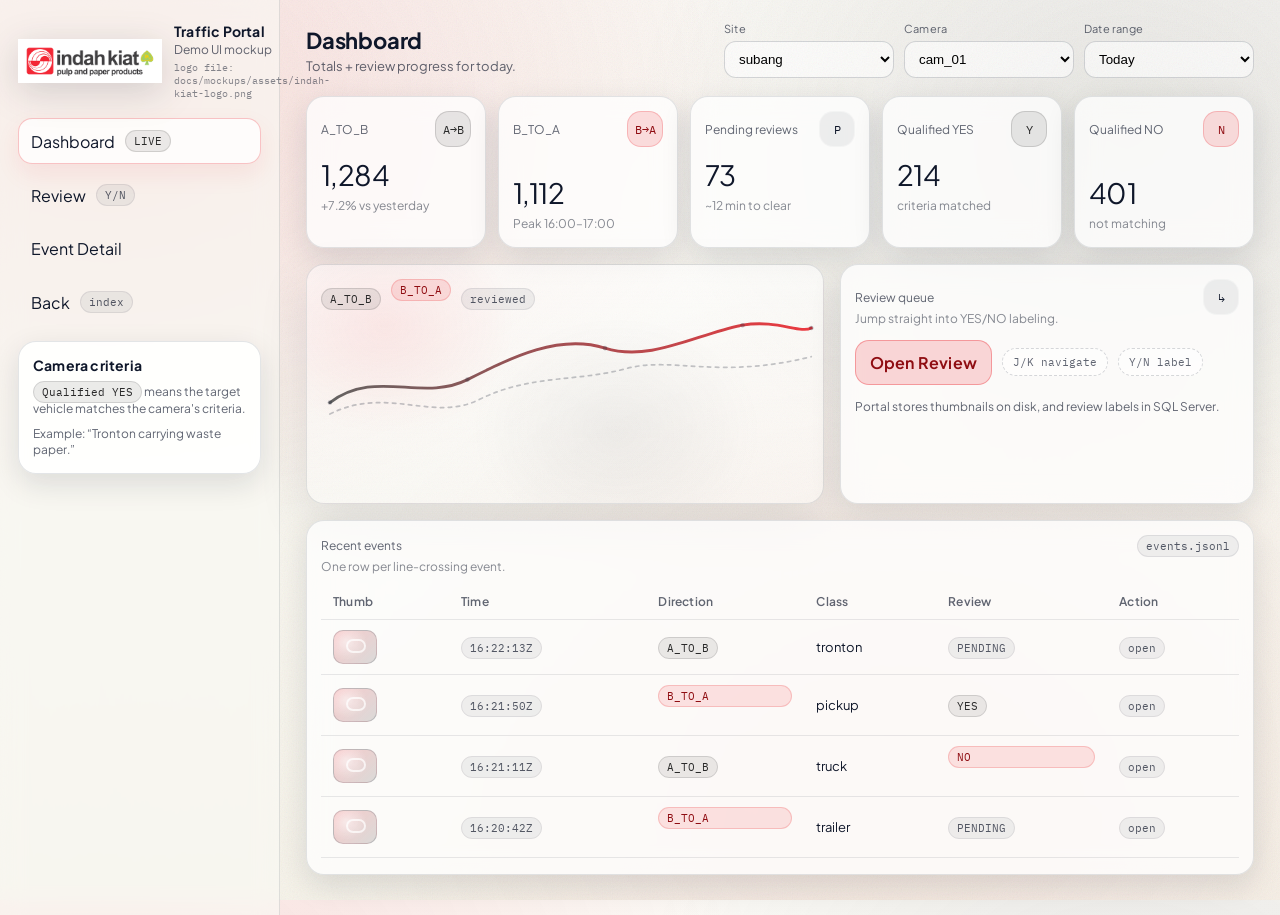
==== docs/mockups/dashboard.html @ be48b171 "Fixes UI clarity issues in portal mockups and makes branding setup easier for demo use. - enforce eq" ====
<!doctype html>
<html lang="en">
  <head>
    <meta charset="utf-8" />
    <meta name="viewport" content="width=device-width, initial-scale=1" />
    <title>Portal Mockup – Dashboard</title>
    <link rel="stylesheet" href="./styles.css" />
  </head>
  <body>
    <div class="grain"></div>
    <div class="app">
      <aside class="sidebar">
        <div class="brand">
          <img
            class="brand-logo"
            src="./assets/indah-kiat-logo.png"
            alt="PT Indah Kiat logo"
            onerror="this.style.display='none'; this.nextElementSibling.style.display='block';"
          />
          <div class="brand-fallback">
            <div class="mark" aria-hidden="true"></div>
          </div>
          <div>
            <h1>Traffic Portal</h1>
            <p class="sub">Demo UI mockup</p>
            <p class="brand-path">logo file: docs/mockups/assets/indah-kiat-logo.png</p>
          </div>
        </div>
        <div class="nav">
          <a class="active" href="./dashboard.html">Dashboard <span class="pill ink">LIVE</span></a>
          <a href="./review_queue.html">Review <span class="pill">Y/N</span></a>
          <a href="./event_detail.html">Event Detail</a>
          <a href="./index.html">Back <span class="pill">index</span></a>
        </div>
        <div style="margin-top: 16px;">
          <div class="panel">
            <h3>Camera criteria</h3>
            <div style="color: var(--muted); font-size: 12px; line-height: 1.4;">
              <p style="margin:0 0 8px;"><span class="pill ink">Qualified YES</span> means the target vehicle matches the camera's criteria.</p>
              <p style="margin:0;">Example: “Tronton carrying waste paper.”</p>
            </div>
          </div>
        </div>
      </aside>
      <main class="content">
        <div class="topbar">
          <div class="title">
            <h2>Dashboard</h2>
            <p>Totals + review progress for today.</p>
          </div>
          <div class="filters">
            <div class="field">
              <label>Site</label>
              <select>
                <option>subang</option>
                <option>demo_site</option>
              </select>
            </div>
            <div class="field">
              <label>Camera</label>
              <select>
                <option>cam_01</option>
                <option>cam_02</option>
              </select>
            </div>
            <div class="field">
              <label>Date range</label>
              <select>
                <option>Today</option>
                <option>Last 7 days</option>
                <option>Custom…</option>
              </select>
            </div>
          </div>
        </div>

        <div class="grid">
          <section class="kpis">
            <div class="card">
              <div class="pad">
                <div class="kpi-top">
                  <div class="kpi-label">A_TO_B</div>
                  <div class="kpi-accent ink">A→B</div>
                </div>
                <div class="kpi-value">1,284</div>
                <div class="kpi-hint">+7.2% vs yesterday</div>
              </div>
            </div>
            <div class="card">
              <div class="pad">
                <div class="kpi-top">
                  <div class="kpi-label">B_TO_A</div>
                  <div class="kpi-accent brand">B→A</div>
                </div>
                <div class="kpi-value">1,112</div>
                <div class="kpi-hint">Peak 16:00–17:00</div>
              </div>
            </div>
            <div class="card">
              <div class="pad">
                <div class="kpi-top">
                  <div class="kpi-label">Pending reviews</div>
                  <div class="kpi-accent">P</div>
                </div>
                <div class="kpi-value">73</div>
                <div class="kpi-hint">~12 min to clear</div>
              </div>
            </div>
            <div class="card">
              <div class="pad">
                <div class="kpi-top">
                  <div class="kpi-label">Qualified YES</div>
                  <div class="kpi-accent ink">Y</div>
                </div>
                <div class="kpi-value">214</div>
                <div class="kpi-hint">criteria matched</div>
              </div>
            </div>
            <div class="card">
              <div class="pad">
                <div class="kpi-top">
                  <div class="kpi-label">Qualified NO</div>
                  <div class="kpi-accent brand">N</div>
                </div>
                <div class="kpi-value">401</div>
                <div class="kpi-hint">not matching</div>
              </div>
            </div>
          </section>

          <section class="row2">
            <div class="chart">
              <svg viewBox="0 0 900 320" preserveAspectRatio="none" aria-hidden="true">
                <defs>
                  <linearGradient id="g1" x1="0" y1="0" x2="1" y2="0">
                    <stop offset="0" stop-color="rgba(64,64,64,0.85)"></stop>
                    <stop offset="1" stop-color="rgba(232,24,32,0.90)"></stop>
                  </linearGradient>
                </defs>
                <path d="M40,240 C120,180 200,240 280,200 C360,160 440,120 520,145 C600,170 680,120 760,105 C820,95 860,120 880,110"
                      fill="none" stroke="url(#g1)" stroke-width="5" stroke-linecap="round"></path>
                <path d="M40,260 C140,210 220,275 300,235 C390,190 470,205 560,180 C640,160 720,200 880,160"
                      fill="none" stroke="rgba(15,23,42,0.25)" stroke-width="3" stroke-linecap="round" stroke-dasharray="6 8"></path>
                <g fill="rgba(15,23,42,0.28)">
                  <circle cx="40" cy="240" r="4"></circle>
                  <circle cx="280" cy="200" r="4"></circle>
                  <circle cx="520" cy="145" r="4"></circle>
                  <circle cx="760" cy="105" r="4"></circle>
                  <circle cx="880" cy="110" r="4"></circle>
                </g>
              </svg>
              <div style="position:absolute; left:14px; top:14px; display:flex; gap:10px; align-items:center;">
                <span class="pill ink">A_TO_B</span>
                <span class="pill brand">B_TO_A</span>
                <span class="pill">reviewed</span>
              </div>
            </div>
            <div class="card">
              <div class="pad">
                <div class="kpi-top">
                  <div>
                    <div class="kpi-label">Review queue</div>
                    <div class="kpi-hint">Jump straight into YES/NO labeling.</div>
                  </div>
                  <div class="kpi-accent">↳</div>
                </div>
                <div style="margin-top: 14px;" class="btn-row">
                  <a class="btn primary" href="./review_queue.html" style="text-decoration:none;">Open Review</a>
                  <span class="hint">J/K navigate</span>
                  <span class="hint">Y/N label</span>
                </div>
                <div style="margin-top: 14px; color: var(--muted); font-size: 12px; line-height: 1.4;">
                  <p style="margin:0;">Portal stores thumbnails on disk, and review labels in SQL Server.</p>
                </div>
              </div>
            </div>
          </section>

          <section class="card">
            <div class="pad">
              <div class="kpi-top">
                <div>
                  <div class="kpi-label">Recent events</div>
                  <div class="kpi-hint">One row per line-crossing event.</div>
                </div>
                <div class="pill">events.jsonl</div>
              </div>
              <div style="margin-top: 10px;">
                <table class="table">
                  <thead>
                    <tr>
                      <th>Thumb</th>
                      <th>Time</th>
                      <th>Direction</th>
                      <th>Class</th>
                      <th>Review</th>
                      <th>Action</th>
                    </tr>
                  </thead>
                  <tbody>
                    <tr>
                      <td><div class="thumb" title="thumb"></div></td>
                      <td><span class="pill">16:22:13Z</span></td>
                      <td><span class="pill ink">A_TO_B</span></td>
                      <td>tronton</td>
                      <td><span class="pill">PENDING</span></td>
                      <td><a href="./event_detail.html" style="text-decoration:none;" class="pill">open</a></td>
                    </tr>
                    <tr>
                      <td><div class="thumb"></div></td>
                      <td><span class="pill">16:21:50Z</span></td>
                      <td><span class="pill brand">B_TO_A</span></td>
                      <td>pickup</td>
                      <td><span class="pill ink">YES</span></td>
                      <td><a href="./event_detail.html" style="text-decoration:none;" class="pill">open</a></td>
                    </tr>
                    <tr>
                      <td><div class="thumb"></div></td>
                      <td><span class="pill">16:21:11Z</span></td>
                      <td><span class="pill ink">A_TO_B</span></td>
                      <td>truck</td>
                      <td><span class="pill brand">NO</span></td>
                      <td><a href="./event_detail.html" style="text-decoration:none;" class="pill">open</a></td>
                    </tr>
                    <tr>
                      <td><div class="thumb"></div></td>
                      <td><span class="pill">16:20:42Z</span></td>
                      <td><span class="pill brand">B_TO_A</span></td>
                      <td>trailer</td>
                      <td><span class="pill">PENDING</span></td>
                      <td><a href="./event_detail.html" style="text-decoration:none;" class="pill">open</a></td>
                    </tr>
                  </tbody>
                </table>
              </div>
            </div>
          </section>
        </div>
      </main>
    </div>
  </body>
</html>
---- docs/mockups/styles.css ----
@import url("https://fonts.googleapis.com/css2?family=Plus+Jakarta+Sans:wght@450;600;750&family=IBM+Plex+Mono:wght@500&display=swap");

:root {
  /* Brand palette extracted from PT Indah Kiat / APP logo (dominant): */
  --brand-red: #e81820;
  --brand-ink: #404040;
  --brand-ink2: #2f2f2f;

  --bg0: #f6f3ea;
  --bg1: #fbfaf6;
  --card: rgba(255, 255, 255, 0.75);
  --card2: rgba(255, 255, 255, 0.9);
  --stroke: rgba(30, 41, 59, 0.12);
  --stroke2: rgba(30, 41, 59, 0.18);
  --text: #0f172a;
  --muted: rgba(15, 23, 42, 0.66);
  --muted2: rgba(15, 23, 42, 0.5);

  /* Semantic colors (kept subtle so brand dominates). */
  --ok: #166534;
  --warn: #a16207;

  --shadow: 0 10px 30px rgba(15, 23, 42, 0.12);
  --shadow2: 0 18px 50px rgba(15, 23, 42, 0.10);
  --radius: 18px;
  --radius2: 12px;

  --mono: "IBM Plex Mono", ui-monospace, SFMono-Regular, Menlo, Consolas, "Liberation Mono", monospace;
  --sans: "Plus Jakarta Sans", ui-sans-serif, system-ui, -apple-system, "Segoe UI", Roboto, "Noto Sans", "Liberation Sans", sans-serif;
}

* { box-sizing: border-box; }

html, body {
  height: 100%;
  margin: 0;
  color: var(--text);
  font-family: var(--sans);
}

body {
  background:
    radial-gradient(1200px 800px at 8% 10%, rgba(232, 24, 32, 0.12), transparent 55%),
    radial-gradient(900px 700px at 88% 14%, rgba(64, 64, 64, 0.10), transparent 55%),
    radial-gradient(1100px 900px at 70% 85%, rgba(232, 24, 32, 0.06), transparent 55%),
    linear-gradient(180deg, var(--bg1), var(--bg0));
}

.grain {
  position: fixed;
  inset: 0;
  pointer-events: none;
  opacity: 0.15;
  background-image:
    url("data:image/svg+xml,%3Csvg xmlns='http://www.w3.org/2000/svg' width='180' height='180'%3E%3Cfilter id='n'%3E%3CfeTurbulence type='fractalNoise' baseFrequency='.8' numOctaves='3' stitchTiles='stitch'/%3E%3C/filter%3E%3Crect width='180' height='180' filter='url(%23n)' opacity='.6'/%3E%3C/svg%3E");
  mix-blend-mode: multiply;
}

.app {
  display: grid;
  grid-template-columns: 280px 1fr;
  min-height: 100vh;
}

.sidebar {
  padding: 22px 18px;
  border-right: 1px solid var(--stroke);
  background: rgba(251, 250, 246, 0.6);
  backdrop-filter: blur(12px);
}

.brand {
  display: flex;
  gap: 12px;
  align-items: center;
  margin-bottom: 18px;
}

.brand-logo {
  width: 170px;
  max-width: 100%;
  height: 44px;
  object-fit: contain;
  object-position: left center;
  filter: drop-shadow(0 8px 18px rgba(15, 23, 42, 0.16));
}

.brand-fallback {
  display: none;
}

.mark {
  width: 44px;
  height: 44px;
  border-radius: 14px;
  background:
    radial-gradient(22px 22px at 30% 30%, rgba(255,255,255,0.9), rgba(255,255,255,0.0)),
    linear-gradient(135deg, var(--brand-red), var(--brand-ink));
  box-shadow: 0 12px 30px rgba(15, 23, 42, 0.22);
  border: 1px solid rgba(255,255,255,0.35);
}

.brand h1 {
  font-size: 14px;
  margin: 0;
  letter-spacing: 0.2px;
}

.brand .sub {
  margin: 2px 0 0;
  color: var(--muted);
  font-size: 12px;
}

.brand-path {
  margin: 4px 0 0;
  color: var(--muted2);
  font-size: 10px;
  font-family: var(--mono);
}

.nav {
  display: grid;
  gap: 8px;
  margin-top: 14px;
}

.nav a {
  text-decoration: none;
  color: var(--text);
  padding: 11px 12px;
  border-radius: 14px;
  border: 1px solid transparent;
  display: flex;
  gap: 10px;
  align-items: center;
}

.nav a:hover {
  background: rgba(255,255,255,0.5);
  border-color: var(--stroke);
}

.nav a.active {
  background: rgba(255,255,255,0.75);
  border-color: rgba(232, 24, 32, 0.25);
  box-shadow: 0 10px 25px rgba(232, 24, 32, 0.08);
}

.pill {
  font-family: var(--mono);
  font-size: 11px;
  padding: 3px 8px;
  border-radius: 999px;
  background: rgba(15, 23, 42, 0.06);
  color: rgba(15, 23, 42, 0.7);
  border: 1px solid rgba(15, 23, 42, 0.08);
}

.pill.brand { background: rgba(232, 24, 32, 0.11); border-color: rgba(232, 24, 32, 0.18); color: #8f0d12; }
.pill.ink { background: rgba(64, 64, 64, 0.10); border-color: rgba(64, 64, 64, 0.16); color: #2a2a2a; }
.pill.ok { background: rgba(22, 101, 52, 0.10); border-color: rgba(22, 101, 52, 0.16); color: var(--ok); }

.content {
  padding: 22px 26px 40px;
}

.topbar {
  display: flex;
  gap: 14px;
  align-items: center;
  justify-content: space-between;
  margin-bottom: 18px;
}

.title {
  display: grid;
  gap: 4px;
}

.title h2 {
  margin: 0;
  font-size: 22px;
  letter-spacing: -0.2px;
}

.title p {
  margin: 0;
  color: var(--muted);
  font-size: 13px;
}

.filters {
  display: flex;
  gap: 10px;
  align-items: center;
  flex-wrap: wrap;
}

.field {
  display: grid;
  gap: 6px;
}

.field label {
  font-size: 11px;
  color: var(--muted);
  letter-spacing: 0.2px;
}

select, input[type="text"] {
  background: rgba(255,255,255,0.65);
  border: 1px solid var(--stroke2);
  border-radius: 12px;
  padding: 9px 10px;
  min-width: 170px;
  outline: none;
}

.grid {
  display: grid;
  gap: 16px;
}

.kpis {
  display: grid;
  grid-template-columns: repeat(5, minmax(0, 1fr));
  gap: 12px;
}

.card {
  border-radius: var(--radius);
  border: 1px solid var(--stroke);
  background: var(--card);
  backdrop-filter: blur(12px);
  box-shadow: var(--shadow);
}

.card .pad {
  padding: 14px 14px 16px;
}

.kpi-top {
  display: flex;
  justify-content: space-between;
  align-items: baseline;
}

.kpi-label {
  font-size: 12px;
  color: var(--muted);
}

.kpi-value {
  font-size: 28px;
  letter-spacing: -0.6px;
  margin-top: 10px;
}

.kpi-hint {
  font-size: 12px;
  color: var(--muted2);
  margin-top: 6px;
}

.kpi-accent {
  width: 36px;
  height: 36px;
  border-radius: 14px;
  border: 1px solid rgba(255,255,255,0.35);
  background: rgba(15, 23, 42, 0.06);
  display: grid;
  place-items: center;
  font-family: var(--mono);
  font-size: 12px;
}

.kpi-accent.brand { background: rgba(232, 24, 32, 0.14); border-color: rgba(232, 24, 32, 0.20); color: #8f0d12; }
.kpi-accent.ink { background: rgba(64, 64, 64, 0.12); border-color: rgba(64, 64, 64, 0.18); color: #2a2a2a; }

.row2 {
  display: grid;
  grid-template-columns: 1.25fr 1fr;
  gap: 16px;
}

.chart {
  height: 240px;
  border-radius: var(--radius);
  background:
    linear-gradient(180deg, rgba(255,255,255,0.6), rgba(255,255,255,0.35)),
    radial-gradient(220px 180px at 15% 25%, rgba(232, 24, 32, 0.16), transparent 60%),
    radial-gradient(220px 180px at 60% 70%, rgba(64, 64, 64, 0.12), transparent 65%);
  border: 1px solid var(--stroke);
  box-shadow: var(--shadow2);
  position: relative;
  overflow: hidden;
}

.chart svg {
  position: absolute;
  inset: 0;
  opacity: 0.95;
}

.table {
  width: 100%;
  border-collapse: separate;
  border-spacing: 0;
}

.table th, .table td {
  padding: 10px 12px;
  font-size: 13px;
  border-bottom: 1px solid rgba(30,41,59,0.10);
}

.table th {
  text-align: left;
  color: var(--muted);
  font-weight: 600;
  font-size: 12px;
  letter-spacing: 0.2px;
}

.thumb {
  width: 44px;
  height: 34px;
  border-radius: 10px;
  border: 1px solid rgba(30,41,59,0.18);
  background:
    radial-gradient(20px 18px at 30% 35%, rgba(255,255,255,0.55), rgba(255,255,255,0.0)),
    linear-gradient(135deg, rgba(232, 24, 32, 0.22), rgba(64, 64, 64, 0.18));
  overflow: hidden;
  position: relative;
}

.thumb:after {
  content: "";
  position: absolute;
  inset: 8px 10px 10px 12px;
  border: 2px solid rgba(255,255,255,0.7);
  border-radius: 8px;
}

.btn-row {
  display: flex;
  gap: 10px;
  align-items: center;
}

.btn-row.equal .btn {
  flex: 1 1 0;
  min-width: 0;
  text-align: center;
}

.btn {
  border: 1px solid var(--stroke2);
  border-radius: 14px;
  padding: 11px 14px;
  background: rgba(255,255,255,0.7);
  cursor: default;
  font-weight: 650;
  letter-spacing: 0.2px;
}

.btn.primary {
  background: rgba(232, 24, 32, 0.16);
  border-color: rgba(232, 24, 32, 0.32);
  color: #8f0d12;
}

.btn.secondary {
  background: rgba(64, 64, 64, 0.10);
  border-color: rgba(64, 64, 64, 0.22);
  color: #1f1f1f;
}

.hint {
  font-family: var(--mono);
  font-size: 11px;
  color: var(--muted);
  padding: 6px 10px;
  border-radius: 999px;
  border: 1px dashed rgba(30,41,59,0.18);
  background: rgba(255,255,255,0.55);
}

.two-col {
  display: grid;
  grid-template-columns: 1.25fr 1fr;
  gap: 16px;
}

.big-thumb {
  height: 420px;
  border-radius: var(--radius);
  border: 1px solid rgba(30,41,59,0.16);
  background:
    radial-gradient(340px 240px at 20% 25%, rgba(64,64,64,0.18), transparent 62%),
    radial-gradient(380px 280px at 70% 70%, rgba(232,24,32,0.16), transparent 65%),
    linear-gradient(180deg, rgba(255,255,255,0.6), rgba(255,255,255,0.32));
  box-shadow: var(--shadow2);
  position: relative;
  overflow: hidden;
}

.big-thumb .bbox {
  position: absolute;
  left: 18%;
  top: 22%;
  width: 50%;
  height: 44%;
  border: 3px solid rgba(232, 24, 32, 0.90);
  border-radius: 16px;
  box-shadow: 0 0 0 6px rgba(232, 24, 32, 0.10);
}

.big-thumb .line {
  position: absolute;
  left: 8%;
  top: 70%;
  width: 84%;
  height: 2px;
  background: rgba(64, 64, 64, 0.82);
  transform: rotate(-10deg);
  box-shadow: 0 0 0 4px rgba(64, 64, 64, 0.14);
}

.panel {
  background: var(--card2);
  border: 1px solid var(--stroke);
  border-radius: var(--radius);
  padding: 14px;
  box-shadow: var(--shadow);
}

.panel h3 {
  margin: 0 0 10px;
  font-size: 14px;
  letter-spacing: 0.2px;
}

.meta {
  display: grid;
  gap: 10px;
}

.meta .row {
  display: flex;
  justify-content: space-between;
  gap: 12px;
  padding: 8px 10px;
  border-radius: 12px;
  background: rgba(15,23,42,0.04);
  border: 1px solid rgba(15,23,42,0.06);
}

.meta .key {
  color: var(--muted);
  font-size: 12px;
}

.meta .val {
  font-family: var(--mono);
  font-size: 12px;
  color: rgba(15,23,42,0.85);
}

textarea {
  width: 100%;
  height: 110px;
  border-radius: 14px;
  border: 1px solid var(--stroke2);
  background: rgba(255,255,255,0.7);
  padding: 10px 12px;
  font-family: var(--sans);
  resize: none;
}

.timeline {
  margin-top: 10px;
  display: grid;
  gap: 10px;
}

.tl-item {
  display: grid;
  gap: 4px;
  padding: 10px 12px;
  border-radius: 14px;
  border: 1px solid rgba(30,41,59,0.10);
  background: rgba(255,255,255,0.6);
}

.tl-item .t {
  font-family: var(--mono);
  font-size: 11px;
  color: var(--muted);
}

.tl-item .d {
  font-size: 13px;
}

@media (max-width: 1100px) {
  .app { grid-template-columns: 1fr; }
  .sidebar { position: sticky; top: 0; z-index: 2; }
  .kpis { grid-template-columns: repeat(2, minmax(0, 1fr)); }
  .row2, .two-col { grid-template-columns: 1fr; }
  select, input[type="text"] { min-width: 140px; }
}
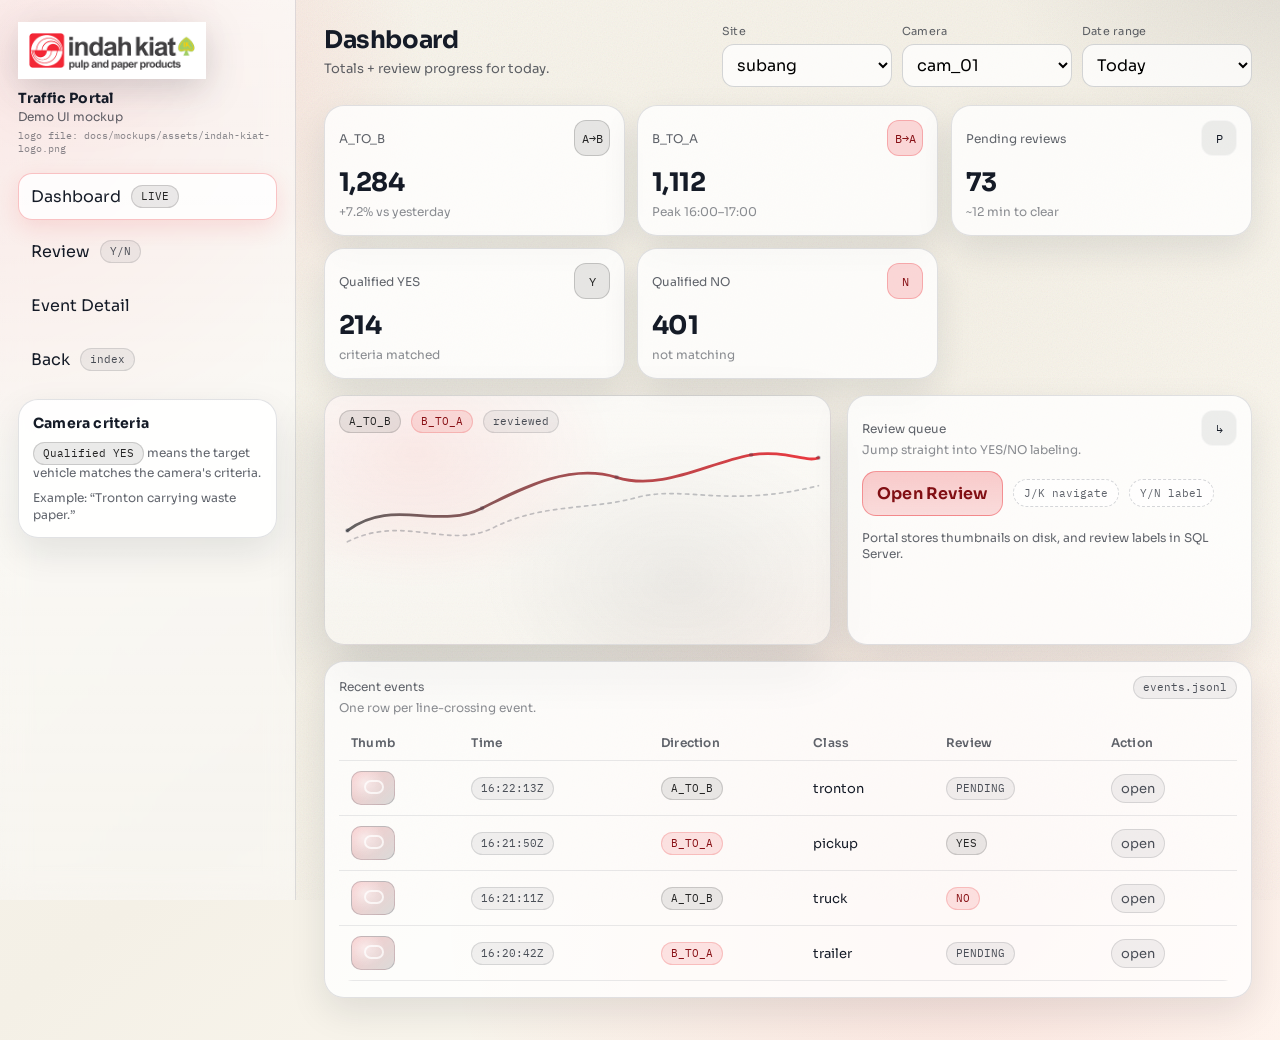
==== commit 2c6875a4: "feat(tracker,portal): add stable class voting + polish portal mockups - Add per-track class vote (in" ====
--- a/docs/mockups/dashboard.html
+++ b/docs/mockups/dashboard.html
@@ -10,15 +10,23 @@
     <div class="grain"></div>
     <div class="app">
       <aside class="sidebar">
-        <div class="brand">
-          <img
-            class="brand-logo"
-            src="./assets/indah-kiat-logo.png"
-            alt="PT Indah Kiat logo"
-            onerror="this.style.display='none'; this.nextElementSibling.style.display='block';"
-          />
-          <div class="brand-fallback">
-            <div class="mark" aria-hidden="true"></div>
+        <div class="sidebar-brand">
+          <div class="brand-visual">
+            <img
+              class="brand-logo"
+              src="./assets/indah-kiat-logo.png"
+              alt="PT Indah Kiat logo"
+              width="406"
+              height="124"
+              loading="eager"
+              decoding="async"
+              fetchpriority="high"
+              onerror="this.closest('.brand-visual').classList.add('logo-missing');"
+            />
+            <div class="brand-fallback" aria-hidden="true">
+              <div class="mark"></div>
+              <span>logo unavailable</span>
+            </div>
           </div>
           <div>
             <h1>Traffic Portal</h1>
@@ -185,7 +193,7 @@
                 </div>
                 <div class="pill">events.jsonl</div>
               </div>
-              <div style="margin-top: 10px;">
+              <div class="table-scroll" style="margin-top: 10px;">
                 <table class="table">
                   <thead>
                     <tr>
--- a/docs/mockups/styles.css
+++ b/docs/mockups/styles.css
@@ -1,92 +1,148 @@
-@import url("https://fonts.googleapis.com/css2?family=Plus+Jakarta+Sans:wght@450;600;750&family=IBM+Plex+Mono:wght@500&display=swap");
+@import url("https://fonts.googleapis.com/css2?family=IBM+Plex+Mono:wght@500&family=Sora:wght@400;500;600;700;800&display=swap");
 
 :root {
-  /* Brand palette extracted from PT Indah Kiat / APP logo (dominant): */
   --brand-red: #e81820;
+  --brand-red-deep: #b61117;
   --brand-ink: #404040;
-  --brand-ink2: #2f2f2f;
-
-  --bg0: #f6f3ea;
-  --bg1: #fbfaf6;
-  --card: rgba(255, 255, 255, 0.75);
-  --card2: rgba(255, 255, 255, 0.9);
-  --stroke: rgba(30, 41, 59, 0.12);
-  --stroke2: rgba(30, 41, 59, 0.18);
-  --text: #0f172a;
-  --muted: rgba(15, 23, 42, 0.66);
-  --muted2: rgba(15, 23, 42, 0.5);
-
-  /* Semantic colors (kept subtle so brand dominates). */
+  --brand-ink-deep: #232323;
+
+  --bg-0: #f4f0e6;
+  --bg-1: #f9f6ee;
+  --bg-2: #fffcf5;
+
+  --card: rgba(255, 255, 255, 0.78);
+  --card-strong: rgba(255, 255, 255, 0.9);
+  --card-border: rgba(45, 55, 72, 0.14);
+  --card-border-strong: rgba(45, 55, 72, 0.2);
+
+  --text: #151b27;
+  --muted: rgba(21, 27, 39, 0.68);
+  --muted-soft: rgba(21, 27, 39, 0.5);
+
   --ok: #166534;
-  --warn: #a16207;
-
-  --shadow: 0 10px 30px rgba(15, 23, 42, 0.12);
-  --shadow2: 0 18px 50px rgba(15, 23, 42, 0.10);
-  --radius: 18px;
-  --radius2: 12px;
+  --warn: #9a3412;
+
+  --radius-lg: 20px;
+  --radius-md: 14px;
+  --radius-sm: 10px;
+
+  --shadow-soft: 0 14px 36px rgba(21, 27, 39, 0.1);
+  --shadow-strong: 0 24px 56px rgba(21, 27, 39, 0.16);
 
   --mono: "IBM Plex Mono", ui-monospace, SFMono-Regular, Menlo, Consolas, "Liberation Mono", monospace;
-  --sans: "Plus Jakarta Sans", ui-sans-serif, system-ui, -apple-system, "Segoe UI", Roboto, "Noto Sans", "Liberation Sans", sans-serif;
-}
-
-* { box-sizing: border-box; }
-
-html, body {
-  height: 100%;
+  --sans: "Sora", "Avenir Next", "Segoe UI", sans-serif;
+}
+
+* {
+  box-sizing: border-box;
+}
+
+html,
+body {
   margin: 0;
+  min-height: 100%;
   color: var(--text);
   font-family: var(--sans);
 }
 
 body {
   background:
-    radial-gradient(1200px 800px at 8% 10%, rgba(232, 24, 32, 0.12), transparent 55%),
-    radial-gradient(900px 700px at 88% 14%, rgba(64, 64, 64, 0.10), transparent 55%),
-    radial-gradient(1100px 900px at 70% 85%, rgba(232, 24, 32, 0.06), transparent 55%),
-    linear-gradient(180deg, var(--bg1), var(--bg0));
+    radial-gradient(900px 700px at -6% 8%, rgba(232, 24, 32, 0.2), transparent 56%),
+    radial-gradient(720px 540px at 108% -12%, rgba(64, 64, 64, 0.16), transparent 58%),
+    radial-gradient(860px 700px at 76% 88%, rgba(232, 24, 32, 0.1), transparent 62%),
+    linear-gradient(140deg, var(--bg-1), var(--bg-0) 48%, var(--bg-2));
+  overflow-x: hidden;
+}
+
+img,
+svg {
+  display: block;
+  max-width: 100%;
 }
 
 .grain {
   position: fixed;
   inset: 0;
   pointer-events: none;
-  opacity: 0.15;
+  opacity: 0.14;
   background-image:
-    url("data:image/svg+xml,%3Csvg xmlns='http://www.w3.org/2000/svg' width='180' height='180'%3E%3Cfilter id='n'%3E%3CfeTurbulence type='fractalNoise' baseFrequency='.8' numOctaves='3' stitchTiles='stitch'/%3E%3C/filter%3E%3Crect width='180' height='180' filter='url(%23n)' opacity='.6'/%3E%3C/svg%3E");
+    url("data:image/svg+xml,%3Csvg xmlns='http://www.w3.org/2000/svg' width='180' height='180'%3E%3Cfilter id='n'%3E%3CfeTurbulence type='fractalNoise' baseFrequency='.8' numOctaves='3' stitchTiles='stitch'/%3E%3C/filter%3E%3Crect width='180' height='180' filter='url(%23n)' opacity='.64'/%3E%3C/svg%3E");
   mix-blend-mode: multiply;
 }
 
 .app {
   display: grid;
-  grid-template-columns: 280px 1fr;
+  grid-template-columns: 296px minmax(0, 1fr);
   min-height: 100vh;
+  position: relative;
+  z-index: 1;
 }
 
 .sidebar {
+  position: sticky;
+  top: 0;
+  align-self: start;
+  min-height: 100vh;
   padding: 22px 18px;
-  border-right: 1px solid var(--stroke);
-  background: rgba(251, 250, 246, 0.6);
-  backdrop-filter: blur(12px);
-}
-
-.brand {
-  display: flex;
-  gap: 12px;
-  align-items: center;
+  border-right: 1px solid var(--card-border);
+  background:
+    linear-gradient(180deg, rgba(255, 255, 255, 0.62), rgba(255, 255, 255, 0.44)),
+    radial-gradient(220px 180px at 28% 5%, rgba(232, 24, 32, 0.11), transparent 68%);
+  backdrop-filter: blur(14px);
+}
+
+.sidebar-brand {
+  display: grid;
+  gap: 10px;
+  align-items: start;
   margin-bottom: 18px;
 }
 
+.brand-visual {
+  width: min(188px, 100%);
+  max-width: 100%;
+}
+
 .brand-logo {
-  width: 170px;
+  width: 100%;
   max-width: 100%;
-  height: 44px;
+  height: auto;
+  aspect-ratio: 406 / 124;
   object-fit: contain;
   object-position: left center;
-  filter: drop-shadow(0 8px 18px rgba(15, 23, 42, 0.16));
+  filter: drop-shadow(0 10px 18px rgba(21, 27, 39, 0.18));
 }
 
 .brand-fallback {
   display: none;
+  align-items: center;
+  gap: 8px;
+  min-height: 52px;
+  border-radius: var(--radius-md);
+  border: 1px dashed rgba(45, 55, 72, 0.28);
+  background: rgba(255, 255, 255, 0.72);
+  padding: 6px 10px;
+}
+
+.brand-visual.logo-missing .brand-logo {
+  display: none;
+}
+
+.brand-visual.logo-missing .brand-fallback {
+  display: inline-flex;
+}
+
+.brand-fallback .mark {
+  width: 28px;
+  height: 28px;
+  border-radius: 10px;
+  box-shadow: 0 6px 14px rgba(21, 27, 39, 0.2);
+}
+
+.brand-fallback span {
+  font-size: 11px;
+  color: var(--muted);
+  font-family: var(--mono);
 }
 
 .mark {
@@ -94,27 +150,27 @@
   height: 44px;
   border-radius: 14px;
   background:
-    radial-gradient(22px 22px at 30% 30%, rgba(255,255,255,0.9), rgba(255,255,255,0.0)),
-    linear-gradient(135deg, var(--brand-red), var(--brand-ink));
-  box-shadow: 0 12px 30px rgba(15, 23, 42, 0.22);
-  border: 1px solid rgba(255,255,255,0.35);
-}
-
-.brand h1 {
+    radial-gradient(24px 24px at 30% 30%, rgba(255, 255, 255, 0.86), rgba(255, 255, 255, 0)),
+    linear-gradient(145deg, var(--brand-red), var(--brand-ink));
+  box-shadow: 0 12px 30px rgba(21, 27, 39, 0.24);
+  border: 1px solid rgba(255, 255, 255, 0.42);
+}
+
+.sidebar-brand h1 {
+  margin: 0;
   font-size: 14px;
-  margin: 0;
-  letter-spacing: 0.2px;
-}
-
-.brand .sub {
+  letter-spacing: 0.15px;
+}
+
+.sidebar-brand .sub {
   margin: 2px 0 0;
   color: var(--muted);
   font-size: 12px;
 }
 
 .brand-path {
-  margin: 4px 0 0;
-  color: var(--muted2);
+  margin: 5px 0 0;
+  color: var(--muted-soft);
   font-size: 10px;
   font-family: var(--mono);
 }
@@ -129,59 +185,81 @@
   text-decoration: none;
   color: var(--text);
   padding: 11px 12px;
-  border-radius: 14px;
+  border-radius: var(--radius-md);
   border: 1px solid transparent;
   display: flex;
+  align-items: center;
   gap: 10px;
+  transition: transform 150ms ease, background-color 150ms ease, border-color 150ms ease, box-shadow 150ms ease;
+}
+
+.nav a:hover {
+  transform: translateX(2px);
+  background: rgba(255, 255, 255, 0.66);
+  border-color: var(--card-border);
+}
+
+.nav a.active {
+  background: rgba(255, 255, 255, 0.82);
+  border-color: rgba(232, 24, 32, 0.26);
+  box-shadow: 0 8px 24px rgba(232, 24, 32, 0.12);
+}
+
+.pill {
+  display: inline-flex;
   align-items: center;
-}
-
-.nav a:hover {
-  background: rgba(255,255,255,0.5);
-  border-color: var(--stroke);
-}
-
-.nav a.active {
-  background: rgba(255,255,255,0.75);
-  border-color: rgba(232, 24, 32, 0.25);
-  box-shadow: 0 10px 25px rgba(232, 24, 32, 0.08);
-}
-
-.pill {
+  white-space: nowrap;
   font-family: var(--mono);
   font-size: 11px;
-  padding: 3px 8px;
+  line-height: 1;
+  padding: 5px 9px;
   border-radius: 999px;
-  background: rgba(15, 23, 42, 0.06);
-  color: rgba(15, 23, 42, 0.7);
-  border: 1px solid rgba(15, 23, 42, 0.08);
-}
-
-.pill.brand { background: rgba(232, 24, 32, 0.11); border-color: rgba(232, 24, 32, 0.18); color: #8f0d12; }
-.pill.ink { background: rgba(64, 64, 64, 0.10); border-color: rgba(64, 64, 64, 0.16); color: #2a2a2a; }
-.pill.ok { background: rgba(22, 101, 52, 0.10); border-color: rgba(22, 101, 52, 0.16); color: var(--ok); }
+  border: 1px solid rgba(21, 27, 39, 0.12);
+  background: rgba(21, 27, 39, 0.06);
+  color: rgba(21, 27, 39, 0.76);
+}
+
+.pill.brand {
+  background: rgba(232, 24, 32, 0.11);
+  border-color: rgba(232, 24, 32, 0.18);
+  color: #881015;
+}
+
+.pill.ink {
+  background: rgba(64, 64, 64, 0.11);
+  border-color: rgba(64, 64, 64, 0.2);
+  color: #252525;
+}
+
+.pill.ok {
+  background: rgba(22, 101, 52, 0.11);
+  border-color: rgba(22, 101, 52, 0.2);
+  color: var(--ok);
+}
 
 .content {
-  padding: 22px 26px 40px;
+  width: 100%;
+  max-width: 1580px;
+  padding: 24px 28px 42px;
 }
 
 .topbar {
   display: flex;
+  justify-content: space-between;
+  align-items: flex-start;
   gap: 14px;
-  align-items: center;
-  justify-content: space-between;
   margin-bottom: 18px;
 }
 
 .title {
   display: grid;
-  gap: 4px;
+  gap: 5px;
 }
 
 .title h2 {
   margin: 0;
-  font-size: 22px;
-  letter-spacing: -0.2px;
+  font-size: clamp(1.35rem, 1.9vw, 1.95rem);
+  letter-spacing: -0.4px;
 }
 
 .title p {
@@ -195,6 +273,7 @@
   gap: 10px;
   align-items: center;
   flex-wrap: wrap;
+  justify-content: flex-end;
 }
 
 .field {
@@ -205,15 +284,26 @@
 .field label {
   font-size: 11px;
   color: var(--muted);
-  letter-spacing: 0.2px;
-}
-
-select, input[type="text"] {
-  background: rgba(255,255,255,0.65);
-  border: 1px solid var(--stroke2);
+  letter-spacing: 0.24px;
+}
+
+select,
+input[type="text"],
+textarea,
+.btn,
+.nav a,
+a.pill,
+button {
+  font: inherit;
+}
+
+select,
+input[type="text"] {
+  min-width: 170px;
+  border: 1px solid var(--card-border-strong);
   border-radius: 12px;
+  background: rgba(255, 255, 255, 0.75);
   padding: 9px 10px;
-  min-width: 170px;
   outline: none;
 }
 
@@ -229,11 +319,18 @@
 }
 
 .card {
-  border-radius: var(--radius);
-  border: 1px solid var(--stroke);
+  border-radius: var(--radius-lg);
+  border: 1px solid var(--card-border);
   background: var(--card);
   backdrop-filter: blur(12px);
-  box-shadow: var(--shadow);
+  box-shadow: var(--shadow-soft);
+  transition: transform 220ms ease, box-shadow 220ms ease, border-color 220ms ease;
+}
+
+.card:hover {
+  transform: translateY(-2px);
+  box-shadow: 0 18px 38px rgba(21, 27, 39, 0.14);
+  border-color: rgba(232, 24, 32, 0.22);
 }
 
 .card .pad {
@@ -244,6 +341,7 @@
   display: flex;
   justify-content: space-between;
   align-items: baseline;
+  gap: 12px;
 }
 
 .kpi-label {
@@ -252,31 +350,41 @@
 }
 
 .kpi-value {
-  font-size: 28px;
+  margin-top: 10px;
+  font-size: clamp(1.5rem, 2vw, 1.9rem);
+  font-weight: 700;
   letter-spacing: -0.6px;
-  margin-top: 10px;
 }
 
 .kpi-hint {
+  margin-top: 6px;
   font-size: 12px;
-  color: var(--muted2);
-  margin-top: 6px;
+  color: var(--muted-soft);
 }
 
 .kpi-accent {
   width: 36px;
   height: 36px;
-  border-radius: 14px;
-  border: 1px solid rgba(255,255,255,0.35);
-  background: rgba(15, 23, 42, 0.06);
+  border-radius: 12px;
+  border: 1px solid rgba(255, 255, 255, 0.42);
+  background: rgba(21, 27, 39, 0.07);
   display: grid;
   place-items: center;
   font-family: var(--mono);
   font-size: 12px;
 }
 
-.kpi-accent.brand { background: rgba(232, 24, 32, 0.14); border-color: rgba(232, 24, 32, 0.20); color: #8f0d12; }
-.kpi-accent.ink { background: rgba(64, 64, 64, 0.12); border-color: rgba(64, 64, 64, 0.18); color: #2a2a2a; }
+.kpi-accent.brand {
+  background: rgba(232, 24, 32, 0.16);
+  border-color: rgba(232, 24, 32, 0.24);
+  color: #871116;
+}
+
+.kpi-accent.ink {
+  background: rgba(64, 64, 64, 0.12);
+  border-color: rgba(64, 64, 64, 0.22);
+  color: #242424;
+}
 
 .row2 {
   display: grid;
@@ -285,16 +393,25 @@
 }
 
 .chart {
-  height: 240px;
-  border-radius: var(--radius);
+  position: relative;
+  height: 250px;
+  border-radius: var(--radius-lg);
+  border: 1px solid var(--card-border);
+  box-shadow: var(--shadow-strong);
+  overflow: hidden;
   background:
-    linear-gradient(180deg, rgba(255,255,255,0.6), rgba(255,255,255,0.35)),
-    radial-gradient(220px 180px at 15% 25%, rgba(232, 24, 32, 0.16), transparent 60%),
-    radial-gradient(220px 180px at 60% 70%, rgba(64, 64, 64, 0.12), transparent 65%);
-  border: 1px solid var(--stroke);
-  box-shadow: var(--shadow2);
-  position: relative;
-  overflow: hidden;
+    linear-gradient(180deg, rgba(255, 255, 255, 0.68), rgba(255, 255, 255, 0.4)),
+    radial-gradient(320px 220px at 18% 22%, rgba(232, 24, 32, 0.2), transparent 62%),
+    radial-gradient(300px 220px at 70% 74%, rgba(64, 64, 64, 0.14), transparent 64%);
+}
+
+.chart::before {
+  content: "";
+  position: absolute;
+  inset: 0;
+  background: linear-gradient(120deg, transparent 15%, rgba(255, 255, 255, 0.35) 35%, transparent 58%);
+  transform: translateX(-120%);
+  animation: sweep 6.5s linear infinite;
 }
 
 .chart svg {
@@ -303,43 +420,55 @@
   opacity: 0.95;
 }
 
+.table-scroll {
+  width: 100%;
+  overflow-x: auto;
+  border-radius: 14px;
+}
+
 .table {
   width: 100%;
+  min-width: 620px;
   border-collapse: separate;
   border-spacing: 0;
 }
 
-.table th, .table td {
+.table th,
+.table td {
   padding: 10px 12px;
+  border-bottom: 1px solid rgba(45, 55, 72, 0.1);
   font-size: 13px;
-  border-bottom: 1px solid rgba(30,41,59,0.10);
 }
 
 .table th {
   text-align: left;
-  color: var(--muted);
-  font-weight: 600;
   font-size: 12px;
   letter-spacing: 0.2px;
+  color: var(--muted);
+  font-weight: 600;
+}
+
+.table tbody tr:hover {
+  background: rgba(255, 255, 255, 0.55);
 }
 
 .thumb {
+  position: relative;
   width: 44px;
   height: 34px;
   border-radius: 10px;
-  border: 1px solid rgba(30,41,59,0.18);
+  border: 1px solid rgba(45, 55, 72, 0.2);
   background:
-    radial-gradient(20px 18px at 30% 35%, rgba(255,255,255,0.55), rgba(255,255,255,0.0)),
+    radial-gradient(20px 18px at 30% 35%, rgba(255, 255, 255, 0.55), rgba(255, 255, 255, 0)),
     linear-gradient(135deg, rgba(232, 24, 32, 0.22), rgba(64, 64, 64, 0.18));
   overflow: hidden;
-  position: relative;
-}
-
-.thumb:after {
+}
+
+.thumb::after {
   content: "";
   position: absolute;
   inset: 8px 10px 10px 12px;
-  border: 2px solid rgba(255,255,255,0.7);
+  border: 2px solid rgba(255, 255, 255, 0.72);
   border-radius: 8px;
 }
 
@@ -347,44 +476,57 @@
   display: flex;
   gap: 10px;
   align-items: center;
+  flex-wrap: wrap;
+}
+
+.btn-row.equal {
+  display: grid;
+  grid-template-columns: repeat(2, minmax(0, 1fr));
+  align-items: stretch;
 }
 
 .btn-row.equal .btn {
-  flex: 1 1 0;
-  min-width: 0;
+  width: 100%;
   text-align: center;
 }
 
 .btn {
-  border: 1px solid var(--stroke2);
+  border: 1px solid var(--card-border-strong);
   border-radius: 14px;
   padding: 11px 14px;
-  background: rgba(255,255,255,0.7);
-  cursor: default;
+  background: rgba(255, 255, 255, 0.76);
+  color: var(--text);
+  cursor: pointer;
   font-weight: 650;
   letter-spacing: 0.2px;
+  transition: transform 160ms ease, box-shadow 160ms ease, border-color 160ms ease;
+}
+
+.btn:hover {
+  transform: translateY(-1px);
+  box-shadow: 0 10px 20px rgba(21, 27, 39, 0.12);
 }
 
 .btn.primary {
-  background: rgba(232, 24, 32, 0.16);
-  border-color: rgba(232, 24, 32, 0.32);
-  color: #8f0d12;
+  background: linear-gradient(180deg, rgba(232, 24, 32, 0.22), rgba(232, 24, 32, 0.14));
+  border-color: rgba(232, 24, 32, 0.36);
+  color: #810f14;
 }
 
 .btn.secondary {
-  background: rgba(64, 64, 64, 0.10);
-  border-color: rgba(64, 64, 64, 0.22);
-  color: #1f1f1f;
+  background: linear-gradient(180deg, rgba(64, 64, 64, 0.14), rgba(64, 64, 64, 0.08));
+  border-color: rgba(64, 64, 64, 0.26);
+  color: #1d1d1d;
 }
 
 .hint {
   font-family: var(--mono);
   font-size: 11px;
   color: var(--muted);
+  border: 1px dashed rgba(45, 55, 72, 0.2);
+  border-radius: 999px;
+  background: rgba(255, 255, 255, 0.6);
   padding: 6px 10px;
-  border-radius: 999px;
-  border: 1px dashed rgba(30,41,59,0.18);
-  background: rgba(255,255,255,0.55);
 }
 
 .two-col {
@@ -393,17 +535,75 @@
   gap: 16px;
 }
 
+.queue-layout {
+  grid-template-columns: 1.35fr 1fr;
+}
+
+.detail-layout {
+  grid-template-columns: 1.1fr 1.05fr;
+}
+
 .big-thumb {
-  height: 420px;
-  border-radius: var(--radius);
-  border: 1px solid rgba(30,41,59,0.16);
+  position: relative;
+  height: 430px;
+  overflow: hidden;
+  border-radius: var(--radius-lg);
+  border: 1px solid rgba(45, 55, 72, 0.2);
+  box-shadow: var(--shadow-strong);
   background:
-    radial-gradient(340px 240px at 20% 25%, rgba(64,64,64,0.18), transparent 62%),
-    radial-gradient(380px 280px at 70% 70%, rgba(232,24,32,0.16), transparent 65%),
-    linear-gradient(180deg, rgba(255,255,255,0.6), rgba(255,255,255,0.32));
-  box-shadow: var(--shadow2);
-  position: relative;
-  overflow: hidden;
+    radial-gradient(340px 240px at 20% 25%, rgba(64, 64, 64, 0.18), transparent 62%),
+    radial-gradient(380px 280px at 70% 70%, rgba(232, 24, 32, 0.16), transparent 65%),
+    linear-gradient(180deg, rgba(255, 255, 255, 0.66), rgba(255, 255, 255, 0.34));
+}
+
+.big-thumb::before {
+  content: "";
+  position: absolute;
+  inset: 0;
+  background: repeating-linear-gradient(
+    90deg,
+    rgba(255, 255, 255, 0.12) 0 1px,
+    rgba(255, 255, 255, 0) 1px 8px
+  );
+  mix-blend-mode: soft-light;
+  pointer-events: none;
+}
+
+.queue-thumb {
+  border-style: dashed;
+  border-width: 2px;
+  border-color: rgba(232, 24, 32, 0.34);
+}
+
+.queue-thumb::after {
+  content: "";
+  position: absolute;
+  inset: 0;
+  pointer-events: none;
+  background: repeating-linear-gradient(
+    -26deg,
+    rgba(232, 24, 32, 0.08) 0 8px,
+    rgba(232, 24, 32, 0) 8px 24px
+  );
+}
+
+.detail-thumb {
+  border-color: rgba(64, 64, 64, 0.3);
+}
+
+.detail-thumb::after {
+  content: "Evidence Snapshot";
+  position: absolute;
+  right: 12px;
+  top: 12px;
+  border: 1px solid rgba(45, 55, 72, 0.15);
+  border-radius: 999px;
+  background: rgba(255, 255, 255, 0.74);
+  padding: 4px 8px;
+  color: rgba(21, 27, 39, 0.66);
+  font-family: var(--mono);
+  font-size: 11px;
+  letter-spacing: 0.3px;
 }
 
 .big-thumb .bbox {
@@ -412,9 +612,9 @@
   top: 22%;
   width: 50%;
   height: 44%;
-  border: 3px solid rgba(232, 24, 32, 0.90);
+  border: 3px solid rgba(232, 24, 32, 0.9);
   border-radius: 16px;
-  box-shadow: 0 0 0 6px rgba(232, 24, 32, 0.10);
+  box-shadow: 0 0 0 6px rgba(232, 24, 32, 0.1);
 }
 
 .big-thumb .line {
@@ -429,11 +629,82 @@
 }
 
 .panel {
-  background: var(--card2);
-  border: 1px solid var(--stroke);
-  border-radius: var(--radius);
+  border: 1px solid var(--card-border);
+  border-radius: var(--radius-lg);
+  background: var(--card-strong);
   padding: 14px;
-  box-shadow: var(--shadow);
+  box-shadow: var(--shadow-soft);
+}
+
+.queue-panel {
+  border-top: 4px solid rgba(232, 24, 32, 0.4);
+}
+
+.detail-grid .panel {
+  border-color: rgba(64, 64, 64, 0.18);
+}
+
+.mode-banner {
+  display: flex;
+  justify-content: space-between;
+  align-items: center;
+  gap: 14px;
+  border-radius: var(--radius-lg);
+  border: 1px solid var(--card-border);
+  padding: 12px 14px;
+  margin-bottom: 16px;
+  box-shadow: var(--shadow-soft);
+  background: rgba(255, 255, 255, 0.72);
+}
+
+.mode-copy {
+  display: grid;
+  gap: 3px;
+}
+
+.mode-eyebrow {
+  font-family: var(--mono);
+  font-size: 11px;
+  letter-spacing: 0.6px;
+  color: var(--muted);
+}
+
+.mode-title {
+  font-size: 16px;
+  font-weight: 700;
+  letter-spacing: -0.2px;
+}
+
+.mode-desc {
+  font-size: 12px;
+  color: var(--muted);
+}
+
+.mode-tags {
+  display: flex;
+  flex-wrap: wrap;
+  justify-content: flex-end;
+  gap: 8px;
+}
+
+body.page-review-queue .mode-banner.queue {
+  background: linear-gradient(90deg, rgba(232, 24, 32, 0.16), rgba(232, 24, 32, 0.06) 50%, rgba(255, 255, 255, 0.7));
+  border-color: rgba(232, 24, 32, 0.28);
+}
+
+body.page-review-queue .mode-banner.queue .mode-eyebrow,
+body.page-review-queue .title h2 {
+  color: #871116;
+}
+
+body.page-event-detail .mode-banner.detail {
+  background: linear-gradient(90deg, rgba(64, 64, 64, 0.15), rgba(64, 64, 64, 0.06) 50%, rgba(255, 255, 255, 0.7));
+  border-color: rgba(64, 64, 64, 0.28);
+}
+
+body.page-event-detail .mode-banner.detail .mode-eyebrow,
+body.page-event-detail .title h2 {
+  color: #2b2b2b;
 }
 
 .panel h3 {
@@ -453,8 +724,8 @@
   gap: 12px;
   padding: 8px 10px;
   border-radius: 12px;
-  background: rgba(15,23,42,0.04);
-  border: 1px solid rgba(15,23,42,0.06);
+  border: 1px solid rgba(45, 55, 72, 0.08);
+  background: rgba(21, 27, 39, 0.04);
 }
 
 .meta .key {
@@ -463,20 +734,21 @@
 }
 
 .meta .val {
+  color: rgba(21, 27, 39, 0.9);
   font-family: var(--mono);
   font-size: 12px;
-  color: rgba(15,23,42,0.85);
 }
 
 textarea {
   width: 100%;
-  height: 110px;
+  height: 112px;
+  border: 1px solid var(--card-border-strong);
   border-radius: 14px;
-  border: 1px solid var(--stroke2);
-  background: rgba(255,255,255,0.7);
+  background: rgba(255, 255, 255, 0.74);
   padding: 10px 12px;
   font-family: var(--sans);
-  resize: none;
+  resize: vertical;
+  min-height: 96px;
 }
 
 .timeline {
@@ -490,24 +762,213 @@
   gap: 4px;
   padding: 10px 12px;
   border-radius: 14px;
-  border: 1px solid rgba(30,41,59,0.10);
-  background: rgba(255,255,255,0.6);
+  border: 1px solid rgba(45, 55, 72, 0.1);
+  background: rgba(255, 255, 255, 0.62);
 }
 
 .tl-item .t {
+  color: var(--muted);
   font-family: var(--mono);
   font-size: 11px;
-  color: var(--muted);
 }
 
 .tl-item .d {
   font-size: 13px;
 }
 
+a,
+button,
+input,
+select,
+textarea {
+  -webkit-tap-highlight-color: transparent;
+}
+
+a:focus-visible,
+button:focus-visible,
+input:focus-visible,
+select:focus-visible,
+textarea:focus-visible {
+  outline: 3px solid rgba(232, 24, 32, 0.56);
+  outline-offset: 2px;
+}
+
+@supports not selector(:focus-visible) {
+  a:focus,
+  button:focus,
+  input:focus,
+  select:focus,
+  textarea:focus {
+    outline: 3px solid rgba(232, 24, 32, 0.56);
+    outline-offset: 2px;
+  }
+}
+
+@supports (content-visibility: auto) {
+  .card,
+  .panel,
+  .chart,
+  .big-thumb {
+    content-visibility: auto;
+    contain-intrinsic-size: 420px;
+  }
+}
+
+@keyframes fade-up {
+  from {
+    opacity: 0;
+    transform: translateY(10px);
+  }
+  to {
+    opacity: 1;
+    transform: translateY(0);
+  }
+}
+
+@keyframes sweep {
+  from {
+    transform: translateX(-120%);
+  }
+  to {
+    transform: translateX(140%);
+  }
+}
+
+.content > * {
+  animation: fade-up 420ms ease both;
+}
+
+.content > *:nth-child(2) {
+  animation-delay: 70ms;
+}
+
+.content > *:nth-child(3) {
+  animation-delay: 120ms;
+}
+
+@media (max-width: 1320px) {
+  .kpis {
+    grid-template-columns: repeat(3, minmax(0, 1fr));
+  }
+}
+
 @media (max-width: 1100px) {
-  .app { grid-template-columns: 1fr; }
-  .sidebar { position: sticky; top: 0; z-index: 2; }
-  .kpis { grid-template-columns: repeat(2, minmax(0, 1fr)); }
-  .row2, .two-col { grid-template-columns: 1fr; }
-  select, input[type="text"] { min-width: 140px; }
-}
+  .app {
+    grid-template-columns: 1fr;
+  }
+
+  .sidebar {
+    position: sticky;
+    top: 0;
+    min-height: auto;
+    border-right: none;
+    border-bottom: 1px solid var(--card-border);
+    z-index: 5;
+  }
+
+  .content {
+    padding: 20px 18px 34px;
+  }
+
+  .row2,
+  .two-col,
+  .queue-layout,
+  .detail-layout {
+    grid-template-columns: 1fr;
+  }
+
+  .kpis {
+    grid-template-columns: repeat(2, minmax(0, 1fr));
+  }
+
+  .mode-banner {
+    flex-direction: column;
+    align-items: flex-start;
+  }
+
+  .mode-tags {
+    justify-content: flex-start;
+  }
+}
+
+@media (max-width: 820px) {
+  .sidebar {
+    padding: 14px 12px;
+  }
+
+  .brand-visual {
+    width: min(164px, 100%);
+  }
+
+  .nav {
+    display: flex;
+    gap: 8px;
+    overflow-x: auto;
+    padding-bottom: 2px;
+  }
+
+  .nav a {
+    flex: 0 0 auto;
+  }
+
+  .topbar {
+    flex-direction: column;
+    align-items: stretch;
+  }
+
+  .filters {
+    justify-content: flex-start;
+  }
+
+  .field {
+    min-width: 0;
+    flex: 1 1 170px;
+  }
+
+  select,
+  input[type="text"] {
+    width: 100%;
+    min-width: 0;
+  }
+
+  .big-thumb {
+    height: 320px;
+  }
+}
+
+@media (max-width: 640px) {
+  .content {
+    padding: 16px 12px 28px;
+  }
+
+  .kpis {
+    grid-template-columns: 1fr;
+  }
+
+  .btn-row.equal {
+    grid-template-columns: 1fr;
+  }
+
+  .btn {
+    width: 100%;
+  }
+
+  .big-thumb {
+    height: 260px;
+  }
+
+  .brand-path {
+    display: none;
+  }
+}
+
+@media (prefers-reduced-motion: reduce), (update: slow) {
+  *,
+  *::before,
+  *::after {
+    animation-duration: 0.001ms !important;
+    animation-iteration-count: 1 !important;
+    transition-duration: 0.001ms !important;
+    scroll-behavior: auto !important;
+  }
+}
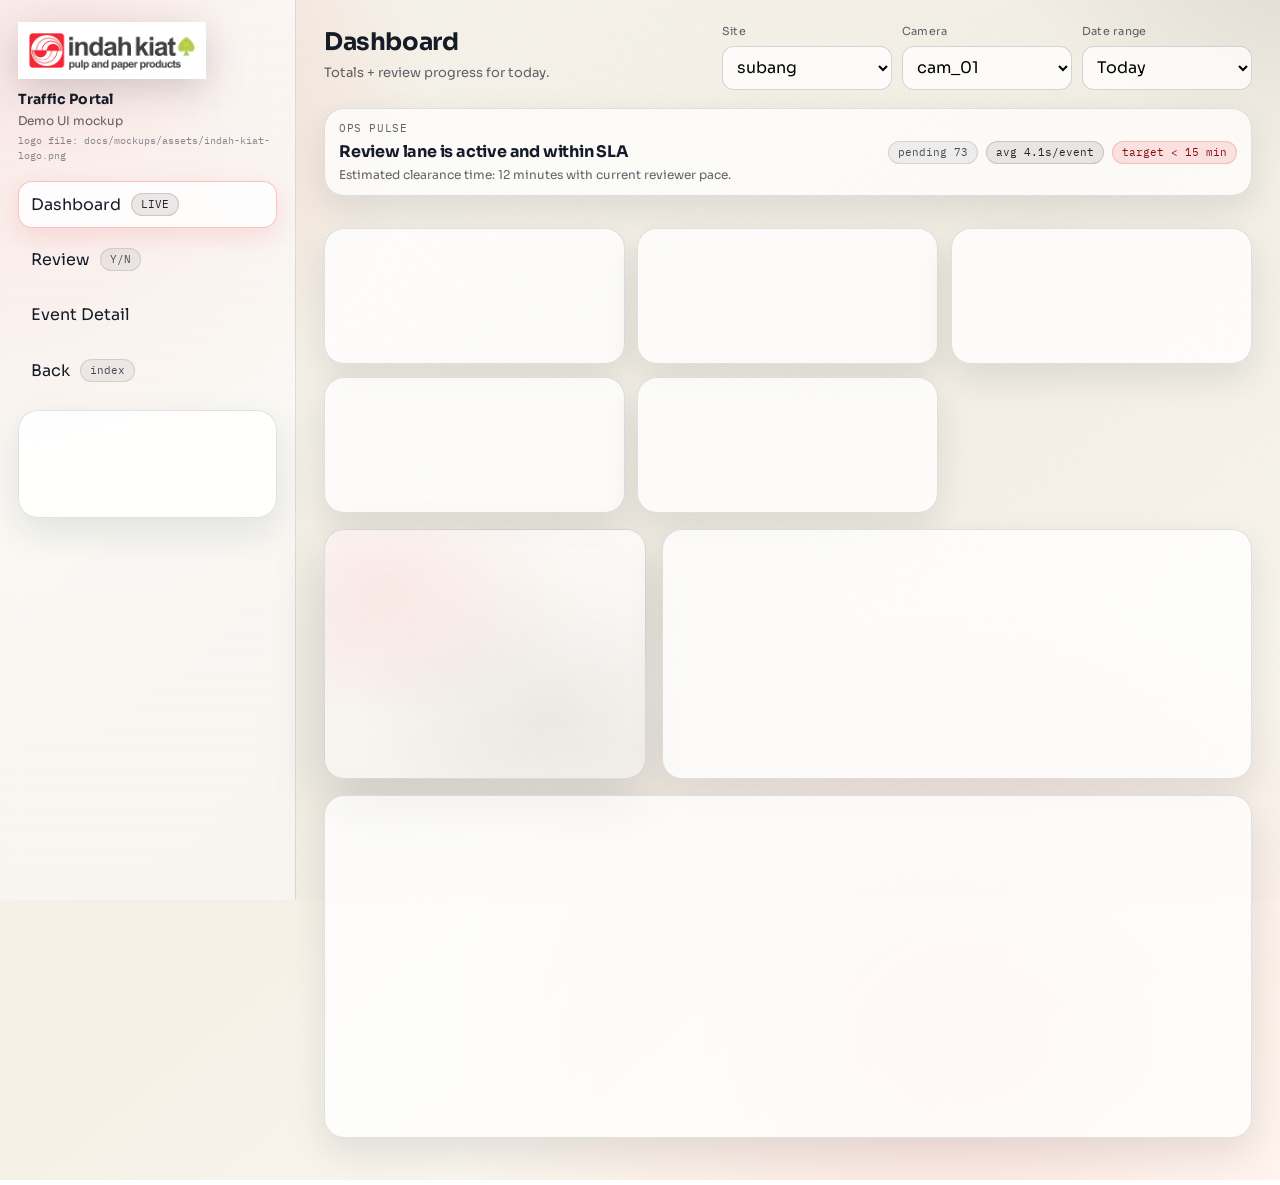
==== commit 3d1b935b: "refactor(mockups): refine review flow UX and apply semantic yes/no colors" ====
--- a/docs/mockups/dashboard.html
+++ b/docs/mockups/dashboard.html
@@ -44,7 +44,7 @@
           <div class="panel">
             <h3>Camera criteria</h3>
             <div style="color: var(--muted); font-size: 12px; line-height: 1.4;">
-              <p style="margin:0 0 8px;"><span class="pill ink">Qualified YES</span> means the target vehicle matches the camera's criteria.</p>
+              <p style="margin:0 0 8px;"><span class="pill yes">Qualified YES</span> means the target vehicle matches the camera's criteria.</p>
               <p style="margin:0;">Example: “Tronton carrying waste paper.”</p>
             </div>
           </div>
@@ -83,6 +83,19 @@
         </div>
 
         <div class="grid">
+          <section class="mode-banner" aria-label="Review flow status">
+            <div class="mode-copy">
+              <div class="mode-eyebrow">OPS PULSE</div>
+              <div class="mode-title">Review lane is active and within SLA</div>
+              <div class="mode-desc">Estimated clearance time: 12 minutes with current reviewer pace.</div>
+            </div>
+            <div class="mode-tags">
+              <span class="pill">pending 73</span>
+              <span class="pill ink">avg 4.1s/event</span>
+              <span class="pill brand">target &lt; 15 min</span>
+            </div>
+          </section>
+
           <section class="kpis">
             <div class="card">
               <div class="pad">
@@ -118,7 +131,7 @@
               <div class="pad">
                 <div class="kpi-top">
                   <div class="kpi-label">Qualified YES</div>
-                  <div class="kpi-accent ink">Y</div>
+                  <div class="kpi-accent yes">Y</div>
                 </div>
                 <div class="kpi-value">214</div>
                 <div class="kpi-hint">criteria matched</div>
@@ -128,7 +141,7 @@
               <div class="pad">
                 <div class="kpi-top">
                   <div class="kpi-label">Qualified NO</div>
-                  <div class="kpi-accent brand">N</div>
+                  <div class="kpi-accent no">N</div>
                 </div>
                 <div class="kpi-value">401</div>
                 <div class="kpi-hint">not matching</div>
@@ -197,12 +210,12 @@
                 <table class="table">
                   <thead>
                     <tr>
-                      <th>Thumb</th>
-                      <th>Time</th>
-                      <th>Direction</th>
-                      <th>Class</th>
-                      <th>Review</th>
-                      <th>Action</th>
+                      <th scope="col">Thumb</th>
+                      <th scope="col">Time</th>
+                      <th scope="col">Direction</th>
+                      <th scope="col">Class</th>
+                      <th scope="col">Review</th>
+                      <th scope="col">Action</th>
                     </tr>
                   </thead>
                   <tbody>
@@ -219,7 +232,7 @@
                       <td><span class="pill">16:21:50Z</span></td>
                       <td><span class="pill brand">B_TO_A</span></td>
                       <td>pickup</td>
-                      <td><span class="pill ink">YES</span></td>
+                      <td><span class="pill yes">YES</span></td>
                       <td><a href="./event_detail.html" style="text-decoration:none;" class="pill">open</a></td>
                     </tr>
                     <tr>
@@ -227,7 +240,7 @@
                       <td><span class="pill">16:21:11Z</span></td>
                       <td><span class="pill ink">A_TO_B</span></td>
                       <td>truck</td>
-                      <td><span class="pill brand">NO</span></td>
+                      <td><span class="pill no">NO</span></td>
                       <td><a href="./event_detail.html" style="text-decoration:none;" class="pill">open</a></td>
                     </tr>
                     <tr>
--- a/docs/mockups/styles.css
+++ b/docs/mockups/styles.css
@@ -20,6 +20,10 @@
   --muted-soft: rgba(21, 27, 39, 0.5);
 
   --ok: #166534;
+  --ok-bright: #15803d;
+  --ok-soft: #f0fdf4;
+  --no: #b91c1c;
+  --no-soft: #fff1f2;
   --warn: #9a3412;
 
   --radius-lg: 20px;
@@ -28,6 +32,7 @@
 
   --shadow-soft: 0 14px 36px rgba(21, 27, 39, 0.1);
   --shadow-strong: 0 24px 56px rgba(21, 27, 39, 0.16);
+  --focus-ring: rgba(232, 24, 32, 0.58);
 
   --mono: "IBM Plex Mono", ui-monospace, SFMono-Regular, Menlo, Consolas, "Liberation Mono", monospace;
   --sans: "Sora", "Avenir Next", "Segoe UI", sans-serif;
@@ -52,6 +57,7 @@
     radial-gradient(860px 700px at 76% 88%, rgba(232, 24, 32, 0.1), transparent 62%),
     linear-gradient(140deg, var(--bg-1), var(--bg-0) 48%, var(--bg-2));
   overflow-x: hidden;
+  line-height: 1.45;
 }
 
 img,
@@ -185,6 +191,7 @@
   text-decoration: none;
   color: var(--text);
   padding: 11px 12px;
+  min-height: 44px;
   border-radius: var(--radius-md);
   border: 1px solid transparent;
   display: flex;
@@ -237,6 +244,18 @@
   color: var(--ok);
 }
 
+.pill.yes {
+  background: rgba(21, 128, 61, 0.14);
+  border-color: rgba(21, 128, 61, 0.26);
+  color: var(--ok-bright);
+}
+
+.pill.no {
+  background: rgba(185, 28, 28, 0.12);
+  border-color: rgba(185, 28, 28, 0.24);
+  color: var(--no);
+}
+
 .content {
   width: 100%;
   max-width: 1580px;
@@ -300,6 +319,7 @@
 select,
 input[type="text"] {
   min-width: 170px;
+  min-height: 44px;
   border: 1px solid var(--card-border-strong);
   border-radius: 12px;
   background: rgba(255, 255, 255, 0.75);
@@ -384,6 +404,18 @@
   background: rgba(64, 64, 64, 0.12);
   border-color: rgba(64, 64, 64, 0.22);
   color: #242424;
+}
+
+.kpi-accent.yes {
+  background: rgba(21, 128, 61, 0.16);
+  border-color: rgba(21, 128, 61, 0.28);
+  color: var(--ok-bright);
+}
+
+.kpi-accent.no {
+  background: rgba(185, 28, 28, 0.14);
+  border-color: rgba(185, 28, 28, 0.24);
+  color: var(--no);
 }
 
 .row2 {
@@ -428,7 +460,7 @@
 
 .table {
   width: 100%;
-  min-width: 620px;
+  min-width: 560px;
   border-collapse: separate;
   border-spacing: 0;
 }
@@ -438,6 +470,7 @@
   padding: 10px 12px;
   border-bottom: 1px solid rgba(45, 55, 72, 0.1);
   font-size: 13px;
+  vertical-align: middle;
 }
 
 .table th {
@@ -446,6 +479,16 @@
   letter-spacing: 0.2px;
   color: var(--muted);
   font-weight: 600;
+  position: sticky;
+  top: 0;
+  z-index: 2;
+  background: rgba(255, 255, 255, 0.92);
+  backdrop-filter: blur(8px);
+}
+
+.table td {
+  white-space: normal;
+  overflow-wrap: anywhere;
 }
 
 .table tbody tr:hover {
@@ -494,10 +537,11 @@
   border: 1px solid var(--card-border-strong);
   border-radius: 14px;
   padding: 11px 14px;
+  min-height: 44px;
   background: rgba(255, 255, 255, 0.76);
   color: var(--text);
   cursor: pointer;
-  font-weight: 650;
+  font-weight: 700;
   letter-spacing: 0.2px;
   transition: transform 160ms ease, box-shadow 160ms ease, border-color 160ms ease;
 }
@@ -508,15 +552,31 @@
 }
 
 .btn.primary {
-  background: linear-gradient(180deg, rgba(232, 24, 32, 0.22), rgba(232, 24, 32, 0.14));
-  border-color: rgba(232, 24, 32, 0.36);
-  color: #810f14;
+  background: linear-gradient(180deg, rgba(232, 24, 32, 0.88), rgba(182, 17, 23, 0.94));
+  border-color: rgba(130, 14, 19, 0.65);
+  color: #fff7f7;
+  box-shadow: 0 12px 22px rgba(182, 17, 23, 0.26);
 }
 
 .btn.secondary {
-  background: linear-gradient(180deg, rgba(64, 64, 64, 0.14), rgba(64, 64, 64, 0.08));
-  border-color: rgba(64, 64, 64, 0.26);
-  color: #1d1d1d;
+  background: linear-gradient(180deg, rgba(64, 64, 64, 0.88), rgba(35, 35, 35, 0.94));
+  border-color: rgba(29, 29, 29, 0.65);
+  color: #fafafa;
+  box-shadow: 0 12px 22px rgba(35, 35, 35, 0.2);
+}
+
+.btn.yes {
+  background: linear-gradient(180deg, #1c9b4a, #15783a);
+  border-color: rgba(20, 90, 44, 0.72);
+  color: #f4fff7;
+  box-shadow: 0 12px 22px rgba(21, 128, 61, 0.24);
+}
+
+.btn.no {
+  background: linear-gradient(180deg, #dc2626, #b91c1c);
+  border-color: rgba(122, 17, 17, 0.72);
+  color: #fff6f6;
+  box-shadow: 0 12px 22px rgba(185, 28, 28, 0.26);
 }
 
 .hint {
@@ -638,6 +698,159 @@
 
 .queue-panel {
   border-top: 4px solid rgba(232, 24, 32, 0.4);
+  display: grid;
+  gap: 12px;
+  align-content: start;
+}
+
+.queue-status-grid {
+  display: grid;
+  grid-template-columns: repeat(4, minmax(0, 1fr));
+  gap: 10px;
+  margin: 4px 0 18px;
+}
+
+.queue-status-card {
+  border: 1px solid rgba(45, 55, 72, 0.14);
+  border-radius: 14px;
+  padding: 10px 12px;
+  background: rgba(255, 255, 255, 0.82);
+  box-shadow: var(--shadow-soft);
+}
+
+.queue-status-card .label {
+  font-size: 11px;
+  color: var(--muted);
+}
+
+.queue-status-card .value {
+  margin-top: 4px;
+  font-size: clamp(1.1rem, 2.2vw, 1.4rem);
+  font-weight: 800;
+  letter-spacing: -0.2px;
+}
+
+.queue-status-card.yes {
+  border-color: rgba(21, 128, 61, 0.3);
+  background: linear-gradient(180deg, rgba(240, 253, 244, 0.92), rgba(255, 255, 255, 0.88));
+}
+
+.queue-status-card.yes .value {
+  color: var(--ok-bright);
+}
+
+.queue-status-card.no {
+  border-color: rgba(185, 28, 28, 0.28);
+  background: linear-gradient(180deg, rgba(255, 241, 242, 0.92), rgba(255, 255, 255, 0.88));
+}
+
+.queue-status-card.no .value {
+  color: var(--no);
+}
+
+.queue-next-strip {
+  border: 1px solid rgba(45, 55, 72, 0.16);
+  border-radius: 13px;
+  padding: 10px 11px;
+  background: linear-gradient(110deg, rgba(255, 255, 255, 0.86), rgba(255, 255, 255, 0.68));
+  display: flex;
+  justify-content: space-between;
+  align-items: center;
+  gap: 10px;
+}
+
+.queue-next-copy {
+  display: grid;
+  gap: 3px;
+}
+
+.queue-next-copy .head {
+  font-size: 12px;
+  color: var(--muted);
+}
+
+.queue-next-copy .body {
+  font-family: var(--mono);
+  font-size: 12px;
+  color: rgba(21, 27, 39, 0.86);
+}
+
+.queue-mini-list {
+  display: grid;
+  gap: 8px;
+}
+
+.queue-mini-item {
+  text-decoration: none;
+  color: inherit;
+  border: 1px solid rgba(45, 55, 72, 0.11);
+  border-radius: 12px;
+  padding: 8px 10px;
+  background: rgba(255, 255, 255, 0.66);
+  display: flex;
+  justify-content: space-between;
+  align-items: center;
+  gap: 8px;
+}
+
+.queue-mini-item.active {
+  border-color: rgba(232, 24, 32, 0.3);
+  box-shadow: 0 8px 20px rgba(232, 24, 32, 0.12);
+}
+
+.queue-mini-main {
+  display: grid;
+  gap: 2px;
+  min-width: 0;
+}
+
+.queue-mini-main strong {
+  font-size: 12px;
+  line-height: 1.25;
+}
+
+.queue-mini-main span {
+  color: var(--muted);
+  font-size: 11px;
+}
+
+.queue-actions {
+  position: sticky;
+  bottom: 0;
+  z-index: 3;
+  border: 1px solid rgba(45, 55, 72, 0.16);
+  border-radius: 14px;
+  background: linear-gradient(180deg, rgba(255, 255, 255, 0.9), rgba(255, 255, 255, 0.96));
+  box-shadow: 0 14px 28px rgba(21, 27, 39, 0.18);
+  padding: 11px;
+}
+
+.queue-actions .btn {
+  min-height: 48px;
+  font-size: 15px;
+}
+
+.queue-help {
+  margin-top: 8px;
+  display: flex;
+  gap: 8px;
+  flex-wrap: wrap;
+}
+
+.kbd {
+  display: inline-flex;
+  align-items: center;
+  justify-content: center;
+  min-width: 22px;
+  min-height: 22px;
+  border-radius: 8px;
+  border: 1px solid rgba(45, 55, 72, 0.2);
+  background: rgba(255, 255, 255, 0.78);
+  box-shadow: inset 0 -1px 0 rgba(45, 55, 72, 0.16);
+  font-family: var(--mono);
+  font-size: 11px;
+  color: rgba(21, 27, 39, 0.82);
+  padding: 0 6px;
 }
 
 .detail-grid .panel {
@@ -789,8 +1002,9 @@
 input:focus-visible,
 select:focus-visible,
 textarea:focus-visible {
-  outline: 3px solid rgba(232, 24, 32, 0.56);
-  outline-offset: 2px;
+  outline: 3px solid var(--focus-ring);
+  outline-offset: 1px;
+  box-shadow: 0 0 0 2px rgba(232, 24, 32, 0.22);
 }
 
 @supports not selector(:focus-visible) {
@@ -799,8 +1013,9 @@
   input:focus,
   select:focus,
   textarea:focus {
-    outline: 3px solid rgba(232, 24, 32, 0.56);
-    outline-offset: 2px;
+    outline: 3px solid var(--focus-ring);
+    outline-offset: 1px;
+    box-shadow: 0 0 0 2px rgba(232, 24, 32, 0.22);
   }
 }
 
@@ -889,15 +1104,25 @@
   .mode-tags {
     justify-content: flex-start;
   }
+
+  .queue-status-grid {
+    grid-template-columns: repeat(2, minmax(0, 1fr));
+  }
 }
 
 @media (max-width: 820px) {
   .sidebar {
     padding: 14px 12px;
+    display: grid;
+    gap: 10px;
   }
 
   .brand-visual {
     width: min(164px, 100%);
+  }
+
+  .sidebar-brand {
+    margin-bottom: 0;
   }
 
   .nav {
@@ -934,6 +1159,11 @@
   .big-thumb {
     height: 320px;
   }
+
+  .queue-status-grid {
+    grid-template-columns: 1fr;
+    margin-bottom: 14px;
+  }
 }
 
 @media (max-width: 640px) {
@@ -955,6 +1185,15 @@
 
   .big-thumb {
     height: 260px;
+  }
+
+  .queue-next-strip {
+    flex-direction: column;
+    align-items: flex-start;
+  }
+
+  .queue-status-grid {
+    margin-bottom: 12px;
   }
 
   .brand-path {
